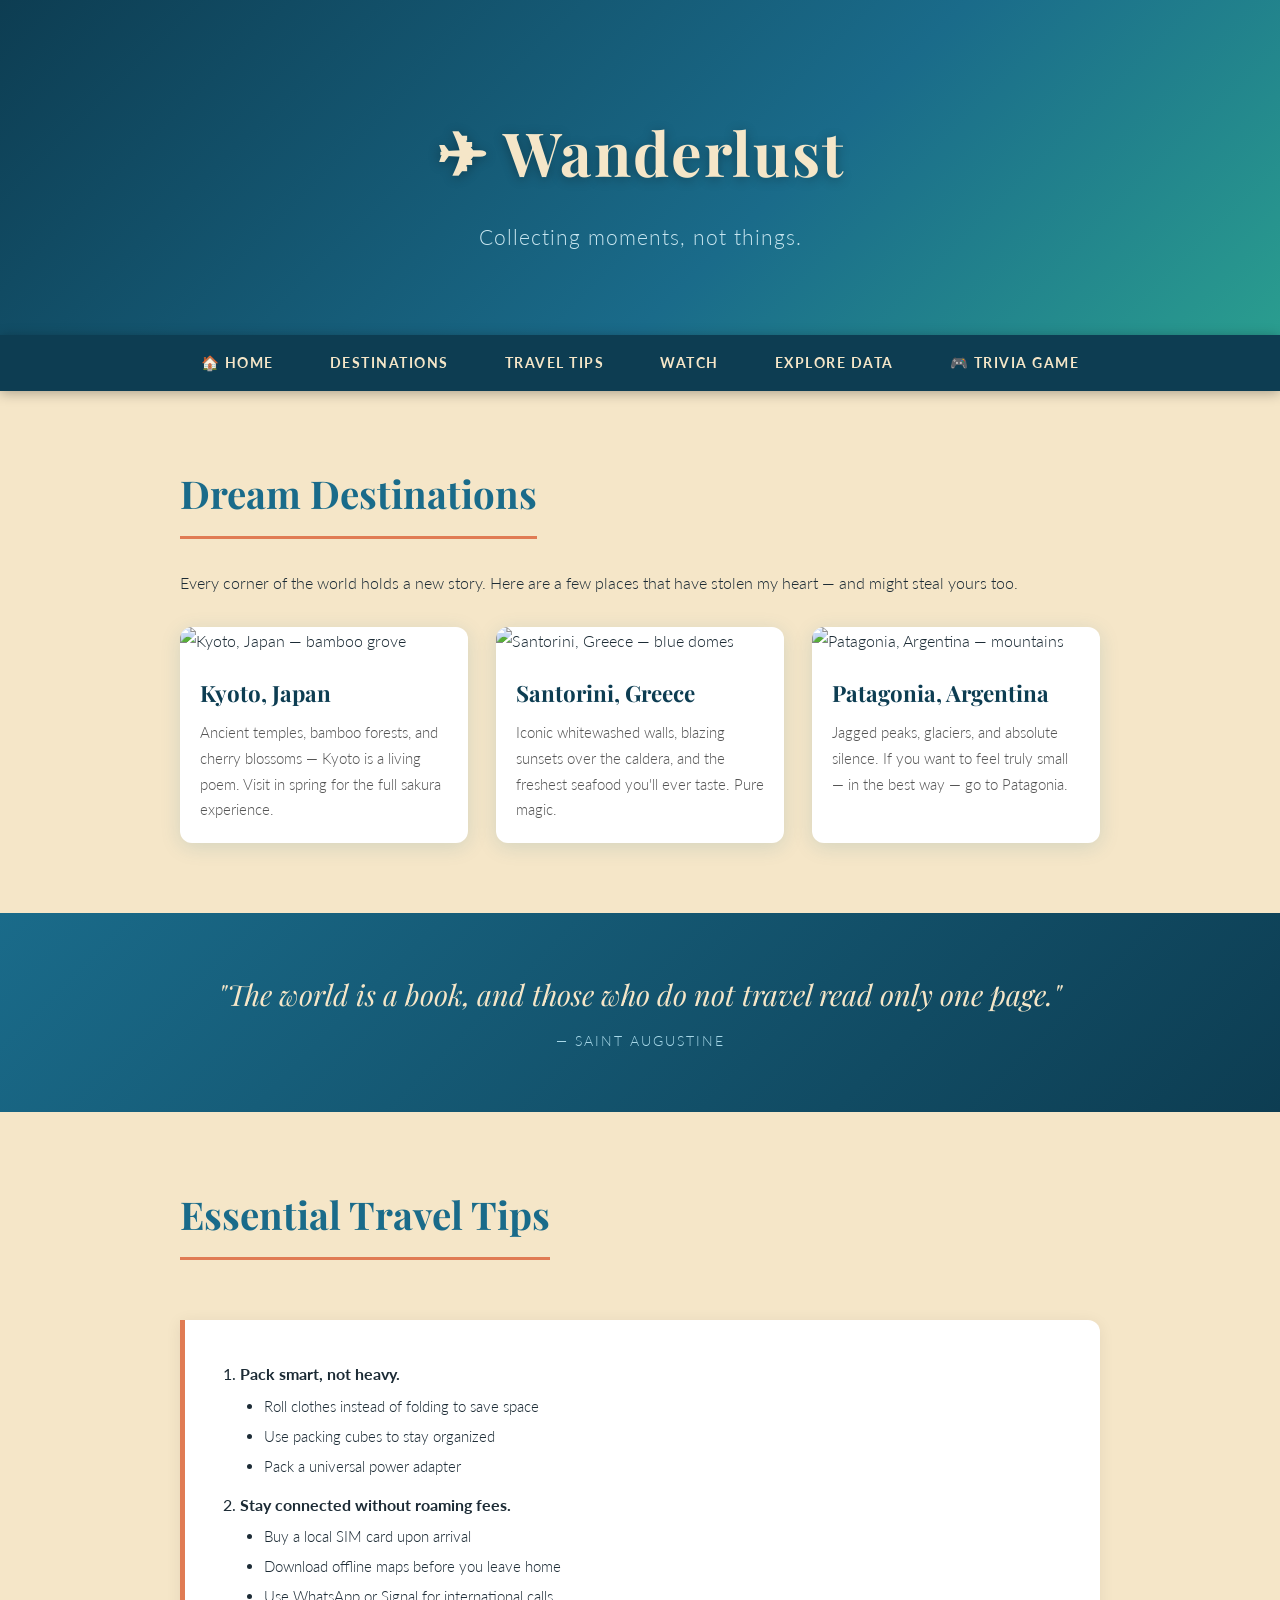
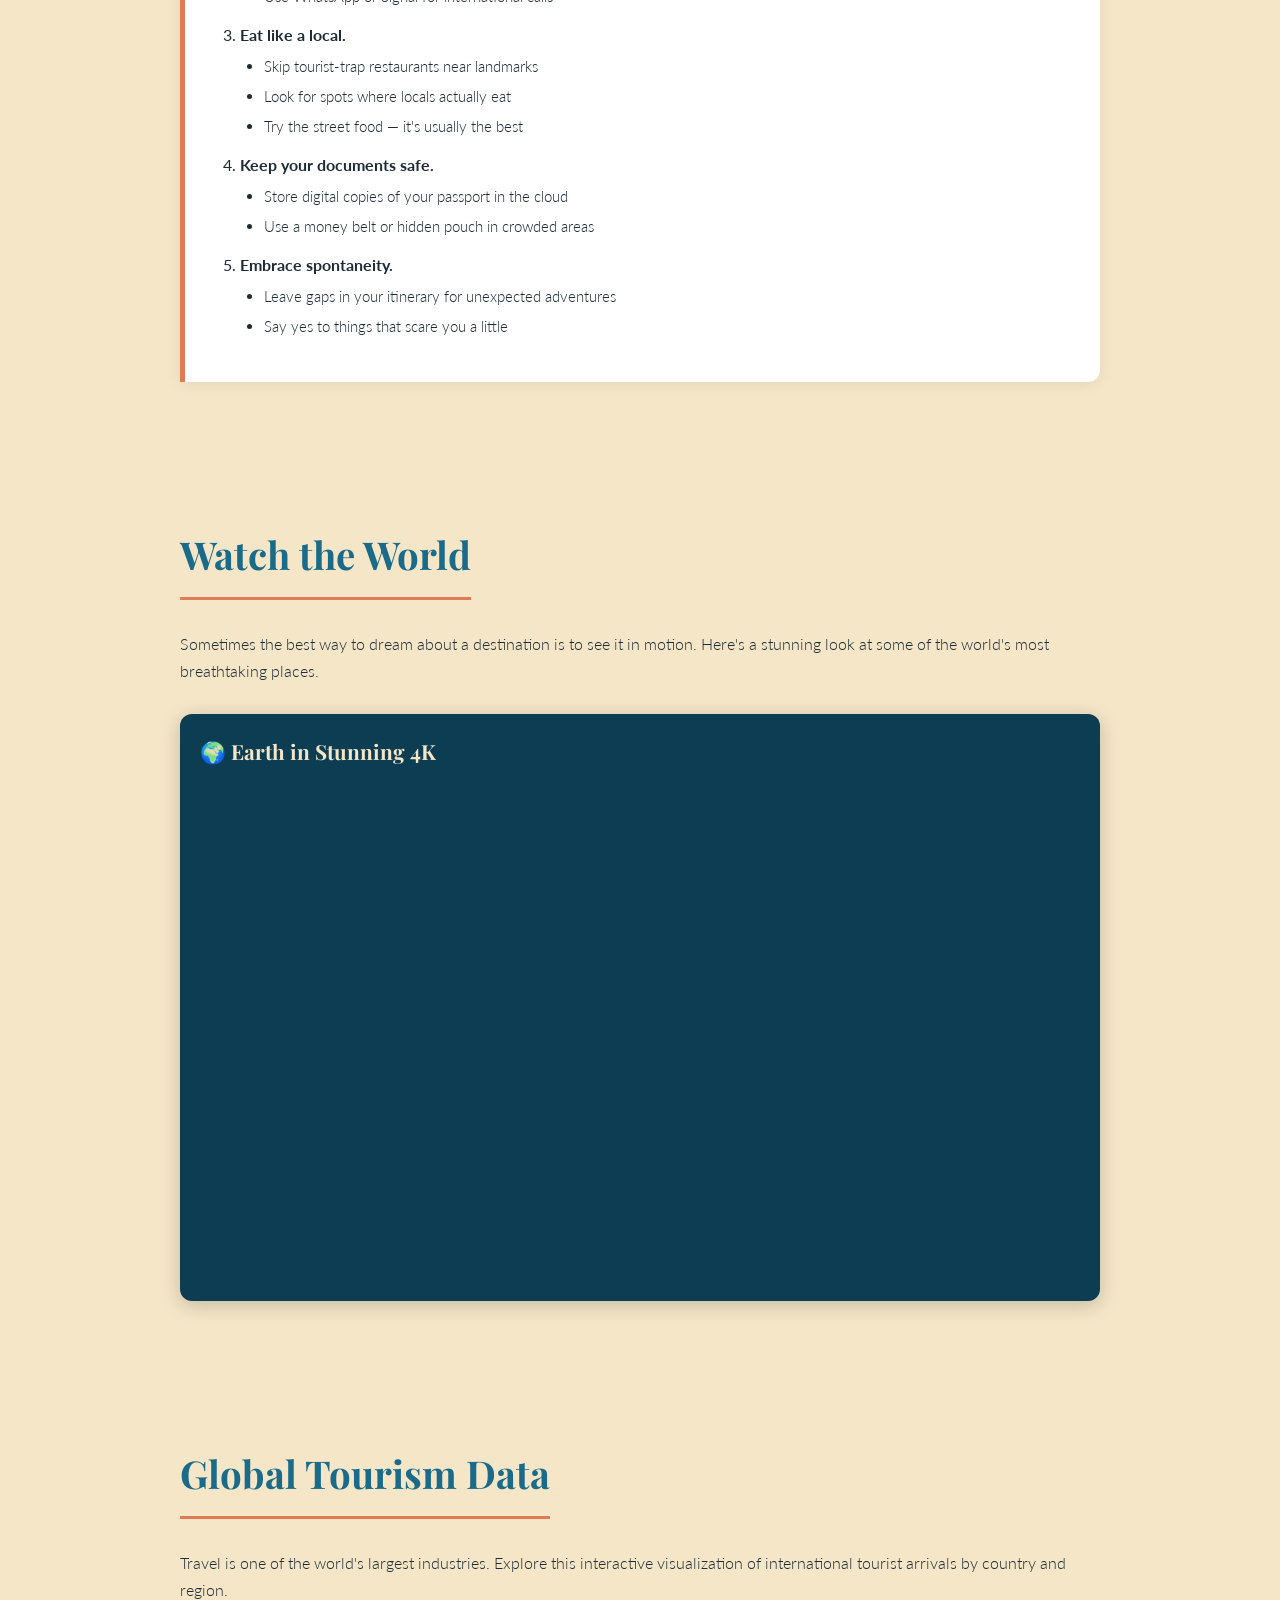
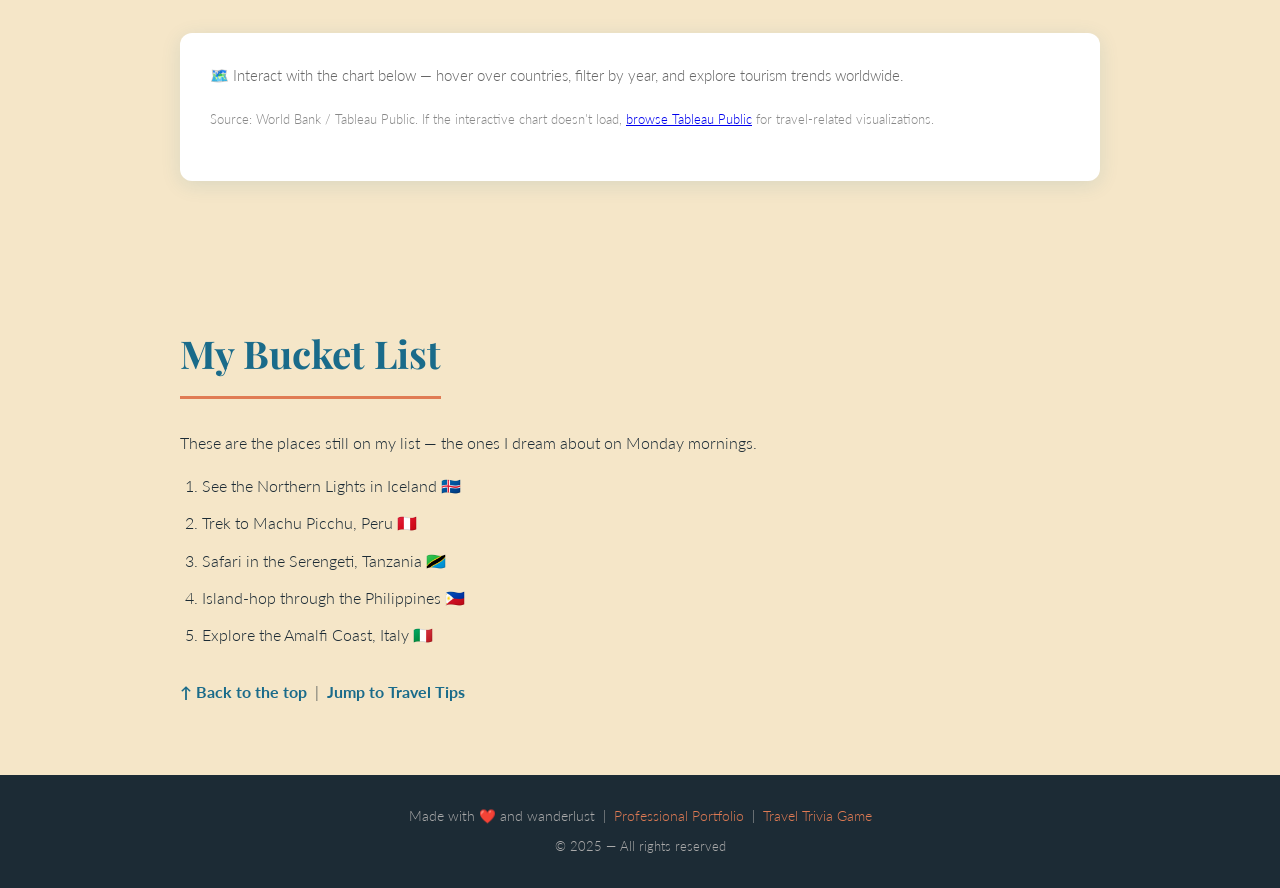
==== scratch.html @ 5ad742e9 "Add files via upload" ====
<!DOCTYPE html>
<html lang="en">
<head>
  <meta charset="UTF-8" />
  <meta name="viewport" content="width=device-width, initial-scale=1.0" />
  <title>Wanderlust — A Travel Journal</title>
  <link rel="stylesheet" href="style.css" />
</head>
<body>

  <!-- ======= HERO ======= -->
  <div id="hero">
    <h1>✈ Wanderlust</h1>
    <p class="tagline">Collecting moments, not things.</p>
  </div>

  <!-- ======= STICKY NAVIGATION ======= -->
  <nav id="navbar">
    <a href="index.html">🏠 Home</a>
    <a href="#destinations">Destinations</a>
    <a href="#tips">Travel Tips</a>
    <a href="#video">Watch</a>
    <a href="#data">Explore Data</a>
    <a href="app.html">🎮 Trivia Game</a>
  </nav>

  <!-- ======= DESTINATIONS ======= -->
  <section class="section" id="destinations">
    <h2>Dream Destinations</h2>
    <p>Every corner of the world holds a new story. Here are a few places that have stolen my heart — and might steal yours too.</p>

    <!-- DIV 1: Destination Cards Grid -->
    <div id="destinations-div">

      <div class="destination-card">
        <img
          src="https://images.unsplash.com/photo-1536098561742-ca998e48cbcc?w=600&q=80"
          alt="Kyoto, Japan — bamboo grove"
        />
        <div class="card-body">
          <h3>Kyoto, Japan</h3>
          <p>Ancient temples, bamboo forests, and cherry blossoms — Kyoto is a living poem. Visit in spring for the full sakura experience.</p>
        </div>
      </div>

      <div class="destination-card">
        <img
          src="https://images.unsplash.com/photo-1530841377377-3ff06c0ca713?w=600&q=80"
          alt="Santorini, Greece — blue domes"
        />
        <div class="card-body">
          <h3>Santorini, Greece</h3>
          <p>Iconic whitewashed walls, blazing sunsets over the caldera, and the freshest seafood you'll ever taste. Pure magic.</p>
        </div>
      </div>

      <div class="destination-card">
        <img
          src="https://images.unsplash.com/photo-1489392191049-fc10c97e64b6?w=600&q=80"
          alt="Patagonia, Argentina — mountains"
        />
        <div class="card-body">
          <h3>Patagonia, Argentina</h3>
          <p>Jagged peaks, glaciers, and absolute silence. If you want to feel truly small — in the best way — go to Patagonia.</p>
        </div>
      </div>

    </div>
  </section>

  <!-- ======= INSPIRATIONAL QUOTE ======= -->
  <div class="quote-block">
    "The world is a book, and those who do not travel read only one page."
    <span>— Saint Augustine</span>
  </div>

  <!-- ======= TRAVEL TIPS ======= -->
  <section class="section" id="tips">
    <h2>Essential Travel Tips</h2>

    <!-- DIV 2: Tips Box (with nested list — ordered + unordered) -->
    <div id="tips-div">
      <ol>
        <li>
          <strong>Pack smart, not heavy.</strong>
          <ul>
            <li>Roll clothes instead of folding to save space</li>
            <li>Use packing cubes to stay organized</li>
            <li>Pack a universal power adapter</li>
          </ul>
        </li>
        <li>
          <strong>Stay connected without roaming fees.</strong>
          <ul>
            <li>Buy a local SIM card upon arrival</li>
            <li>Download offline maps before you leave home</li>
            <li>Use WhatsApp or Signal for international calls</li>
          </ul>
        </li>
        <li>
          <strong>Eat like a local.</strong>
          <ul>
            <li>Skip tourist-trap restaurants near landmarks</li>
            <li>Look for spots where locals actually eat</li>
            <li>Try the street food — it's usually the best</li>
          </ul>
        </li>
        <li>
          <strong>Keep your documents safe.</strong>
          <ul>
            <li>Store digital copies of your passport in the cloud</li>
            <li>Use a money belt or hidden pouch in crowded areas</li>
          </ul>
        </li>
        <li>
          <strong>Embrace spontaneity.</strong>
          <ul>
            <li>Leave gaps in your itinerary for unexpected adventures</li>
            <li>Say yes to things that scare you a little</li>
          </ul>
        </li>
      </ol>
    </div>
  </section>

  <!-- ======= VIDEO SECTION ======= -->
  <section class="section" id="video">
    <h2>Watch the World</h2>
    <p>Sometimes the best way to dream about a destination is to see it in motion. Here's a stunning look at some of the world's most breathtaking places.</p>

    <!-- DIV 3: Video wrapper -->
    <div id="video-div">
      <h3>🌍 Earth in Stunning 4K</h3>
      <!-- Embedded YouTube video -->
      <div class="video-container">
        <iframe
          src="https://www.youtube.com/embed/6v2L2UGZJAM"
          title="Earth from Space 4K"
          allowfullscreen
        ></iframe>
      </div>
    </div>
  </section>

  <!-- ======= TABLEAU DATA VIZ ======= -->
  <section class="section" id="data">
    <h2>Global Tourism Data</h2>
    <p>Travel is one of the world's largest industries. Explore this interactive visualization of international tourist arrivals by country and region.</p>

    <!-- DIV 4: Tableau container -->
    <div id="tableau-div">
      <p>🗺️ Interact with the chart below — hover over countries, filter by year, and explore tourism trends worldwide.</p>
      <!-- Tableau Public Embed -->
      <div class='tableauPlaceholder' id='viz1' style='position: relative'>
        <noscript>
          <a href='#'>
            <img alt='International Tourism' src='https://public.tableau.com/static/images/In/InternationalTourism_16858048700350/Dashboard1/1_rss.png' style='border: none' />
          </a>
        </noscript>
        <object class='tableauViz' style='display:none;'>
          <param name='host_url' value='https%3A%2F%2Fpublic.tableau.com%2F' />
          <param name='embed_code_version' value='3' />
          <param name='site_root' value='' />
          <param name='name' value='WorldTourismStats/TourismDashboard' />
          <param name='tabs' value='no' />
          <param name='toolbar' value='yes' />
          <param name='animate_transition' value='yes' />
          <param name='display_static_image' value='yes' />
          <param name='display_spinner' value='yes' />
          <param name='display_overlay' value='yes' />
          <param name='display_count' value='yes' />
          <param name='language' value='en-US' />
        </object>
      </div>
      <script type='text/javascript'>
        var divElement = document.getElementById('viz1');
        var vizElement = divElement.getElementsByTagName('object')[0];
        if (divElement.offsetWidth > 800) {
          vizElement.style.width = '100%';
          vizElement.style.height = (divElement.offsetWidth * 0.75) + 'px';
        } else {
          vizElement.style.width = '100%';
          vizElement.style.height = '500px';
        }
        var scriptElement = document.createElement('script');
        scriptElement.src = 'https://public.tableau.com/javascripts/api/viz_v1.js';
        vizElement.parentNode.insertBefore(scriptElement, vizElement);
      </script>
      <p style="font-size:0.8rem; color:#888; margin-top:12px;">
        Source: World Bank / Tableau Public. If the interactive chart doesn't load, 
        <a href="https://public.tableau.com/app/discover" target="_blank">browse Tableau Public</a> for travel-related visualizations.
      </p>
    </div>
  </section>

  <!-- ======= ON-PAGE ANCHOR TARGET ======= -->
  <section class="section" id="bucket-list">
    <h2>My Bucket List</h2>
    <p>These are the places still on my list — the ones I dream about on Monday mornings.</p>
    <ol style="padding-left: 22px; margin-top: 16px;">
      <li style="margin-bottom: 10px;">See the Northern Lights in Iceland 🇮🇸</li>
      <li style="margin-bottom: 10px;">Trek to Machu Picchu, Peru 🇵🇪</li>
      <li style="margin-bottom: 10px;">Safari in the Serengeti, Tanzania 🇹🇿</li>
      <li style="margin-bottom: 10px;">Island-hop through the Philippines 🇵🇭</li>
      <li style="margin-bottom: 10px;">Explore the Amalfi Coast, Italy 🇮🇹</li>
    </ol>
    <!-- Anchor link back to top -->
    <p style="margin-top: 30px;">
      <a href="#hero" style="color: var(--ocean); font-weight: 700; text-decoration: none;">↑ Back to the top</a>
      &nbsp;|&nbsp;
      <a href="#tips" style="color: var(--ocean); font-weight: 700; text-decoration: none;">Jump to Travel Tips</a>
    </p>
  </section>

  <!-- ======= FOOTER ======= -->
  <footer>
    <p>Made with ❤️ and wanderlust &nbsp;|&nbsp;
      <a href="index.html">Professional Portfolio</a> &nbsp;|&nbsp;
      <a href="app.html">Travel Trivia Game</a>
    </p>
    <p style="margin-top:8px; font-size:0.8rem;">© 2025 — All rights reserved</p>
  </footer>

</body>
</html>
---- style.css ----
/* ============================================
   TRAVEL SCRATCH PAGE - Custom Stylesheet
   ============================================ */

/* --- Font Import --- */
@import url('https://fonts.googleapis.com/css2?family=Playfair+Display:ital,wght@0,400;0,700;1,400&family=Lato:wght@300;400;700&display=swap');

/* --- CSS Variables --- */
:root {
  --sand: #f5e6c8;
  --ocean: #1a6b8a;
  --deep: #0d3d52;
  --coral: #e07b54;
  --white: #ffffff;
  --text-dark: #1c2b35;
  --text-light: #f5e6c8;
}

/* --- Reset & Base --- */
* {
  margin: 0;
  padding: 0;
  box-sizing: border-box;
}

body {
  font-family: 'Lato', sans-serif;
  font-weight: 300;
  color: var(--text-dark);
  background-color: var(--sand);
  line-height: 1.7;
}

/* --- Hero Section --- */
#hero {
  background: linear-gradient(135deg, var(--deep) 0%, var(--ocean) 60%, #2a9d8f 100%);
  color: var(--text-light);
  padding: 100px 40px 80px;
  text-align: center;
  position: relative;
  overflow: hidden;
}

#hero::before {
  content: '';
  position: absolute;
  top: 0; left: 0; right: 0; bottom: 0;
  background: url('https://images.unsplash.com/photo-1507525428034-b723cf961d3e?w=1400&q=80') center/cover no-repeat;
  opacity: 0.18;
}

#hero h1 {
  font-family: 'Playfair Display', serif;
  font-size: 3.8rem;
  font-weight: 700;
  letter-spacing: 2px;
  position: relative;
  z-index: 1;
  text-shadow: 0 2px 12px rgba(0,0,0,0.3);
}

#hero p.tagline {
  font-size: 1.3rem;
  font-weight: 300;
  margin-top: 16px;
  position: relative;
  z-index: 1;
  letter-spacing: 1px;
  color: #c8e6f0;
}

/* --- Navigation Bar --- */
#navbar {
  background-color: var(--deep);
  display: flex;
  justify-content: center;
  gap: 0;
  position: sticky;
  top: 0;
  z-index: 100;
  box-shadow: 0 2px 12px rgba(0,0,0,0.3);
}

#navbar a {
  color: var(--sand);
  text-decoration: none;
  padding: 16px 28px;
  font-size: 0.9rem;
  font-weight: 700;
  letter-spacing: 1.5px;
  text-transform: uppercase;
  transition: background 0.2s, color 0.2s;
}

#navbar a:hover {
  background-color: var(--coral);
  color: var(--white);
}

/* --- Section Wrapper --- */
.section {
  padding: 70px 40px;
  max-width: 1000px;
  margin: 0 auto;
}

.section h2 {
  font-family: 'Playfair Display', serif;
  font-size: 2.4rem;
  color: var(--ocean);
  margin-bottom: 30px;
  border-bottom: 3px solid var(--coral);
  padding-bottom: 10px;
  display: inline-block;
}

/* --- Destination Cards Div --- */
#destinations-div {
  display: grid;
  grid-template-columns: repeat(auto-fit, minmax(280px, 1fr));
  gap: 28px;
  margin-top: 30px;
}

.destination-card {
  background: var(--white);
  border-radius: 12px;
  overflow: hidden;
  box-shadow: 0 4px 20px rgba(26, 107, 138, 0.15);
  transition: transform 0.3s, box-shadow 0.3s;
}

.destination-card:hover {
  transform: translateY(-6px);
  box-shadow: 0 10px 30px rgba(26, 107, 138, 0.25);
}

.destination-card img {
  width: 100%;
  height: 200px;
  object-fit: cover;
}

.destination-card .card-body {
  padding: 20px;
}

.destination-card h3 {
  font-family: 'Playfair Display', serif;
  font-size: 1.4rem;
  color: var(--deep);
  margin-bottom: 8px;
}

.destination-card p {
  font-size: 0.95rem;
  color: #555;
}

/* --- Tips Div --- */
#tips-div {
  background: var(--white);
  border-left: 5px solid var(--coral);
  border-radius: 0 12px 12px 0;
  padding: 30px 35px;
  margin-top: 30px;
  box-shadow: 0 2px 16px rgba(0,0,0,0.07);
}

#tips-div ol {
  padding-left: 20px;
  margin-top: 10px;
}

#tips-div ol li {
  font-size: 1rem;
  margin-bottom: 12px;
  font-weight: 400;
  color: var(--text-dark);
}

#tips-div ul {
  list-style: disc;
  padding-left: 24px;
  margin-top: 6px;
  color: #555;
}

#tips-div ul li {
  font-size: 0.92rem;
  margin-bottom: 5px;
  font-weight: 300;
}

/* --- Tableau Div --- */
#tableau-div {
  background: var(--white);
  border-radius: 12px;
  padding: 30px;
  box-shadow: 0 4px 20px rgba(26, 107, 138, 0.12);
  margin-top: 30px;
  overflow: hidden;
}

#tableau-div p {
  color: #666;
  font-size: 0.95rem;
  margin-bottom: 20px;
}

/* --- Video Section --- */
#video-div {
  margin-top: 30px;
  border-radius: 12px;
  overflow: hidden;
  box-shadow: 0 4px 20px rgba(0,0,0,0.2);
  background: var(--deep);
  padding: 20px;
}

#video-div h3 {
  font-family: 'Playfair Display', serif;
  color: var(--sand);
  margin-bottom: 16px;
  font-size: 1.3rem;
}

.video-container {
  position: relative;
  padding-bottom: 56.25%;
  height: 0;
  overflow: hidden;
  border-radius: 8px;
}

.video-container iframe {
  position: absolute;
  top: 0; left: 0;
  width: 100%;
  height: 100%;
  border: none;
}

/* --- Quote Block --- */
.quote-block {
  text-align: center;
  padding: 60px 40px;
  background: linear-gradient(135deg, var(--ocean), var(--deep));
  color: var(--text-light);
  font-family: 'Playfair Display', serif;
  font-size: 1.8rem;
  font-style: italic;
  line-height: 1.5;
}

.quote-block span {
  display: block;
  font-family: 'Lato', sans-serif;
  font-size: 0.9rem;
  font-style: normal;
  margin-top: 14px;
  color: #a8d8e8;
  letter-spacing: 2px;
  text-transform: uppercase;
}

/* --- Footer --- */
footer {
  background-color: var(--text-dark);
  color: #aaa;
  text-align: center;
  padding: 30px 20px;
  font-size: 0.85rem;
}

footer a {
  color: var(--coral);
  text-decoration: none;
}

footer a:hover {
  text-decoration: underline;
}

/* --- Anchor highlight --- */
:target {
  scroll-margin-top: 60px;
}
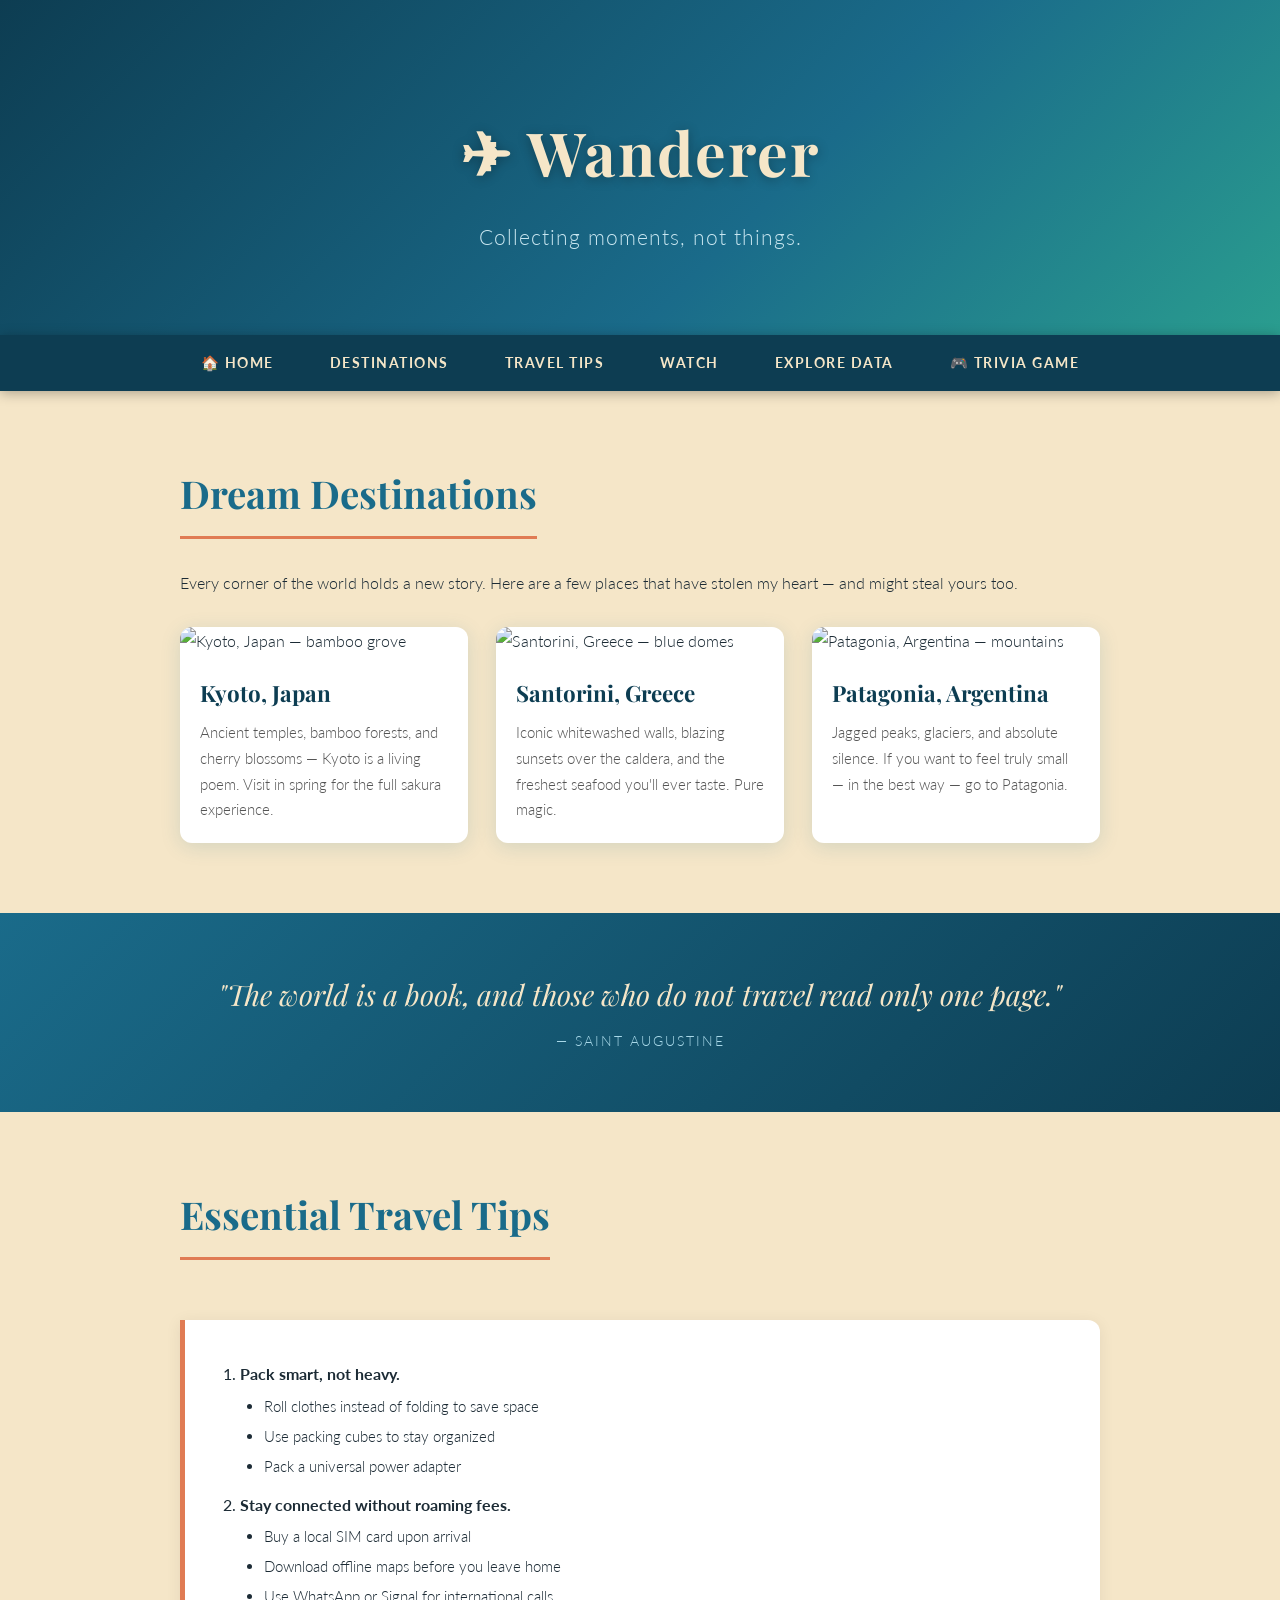
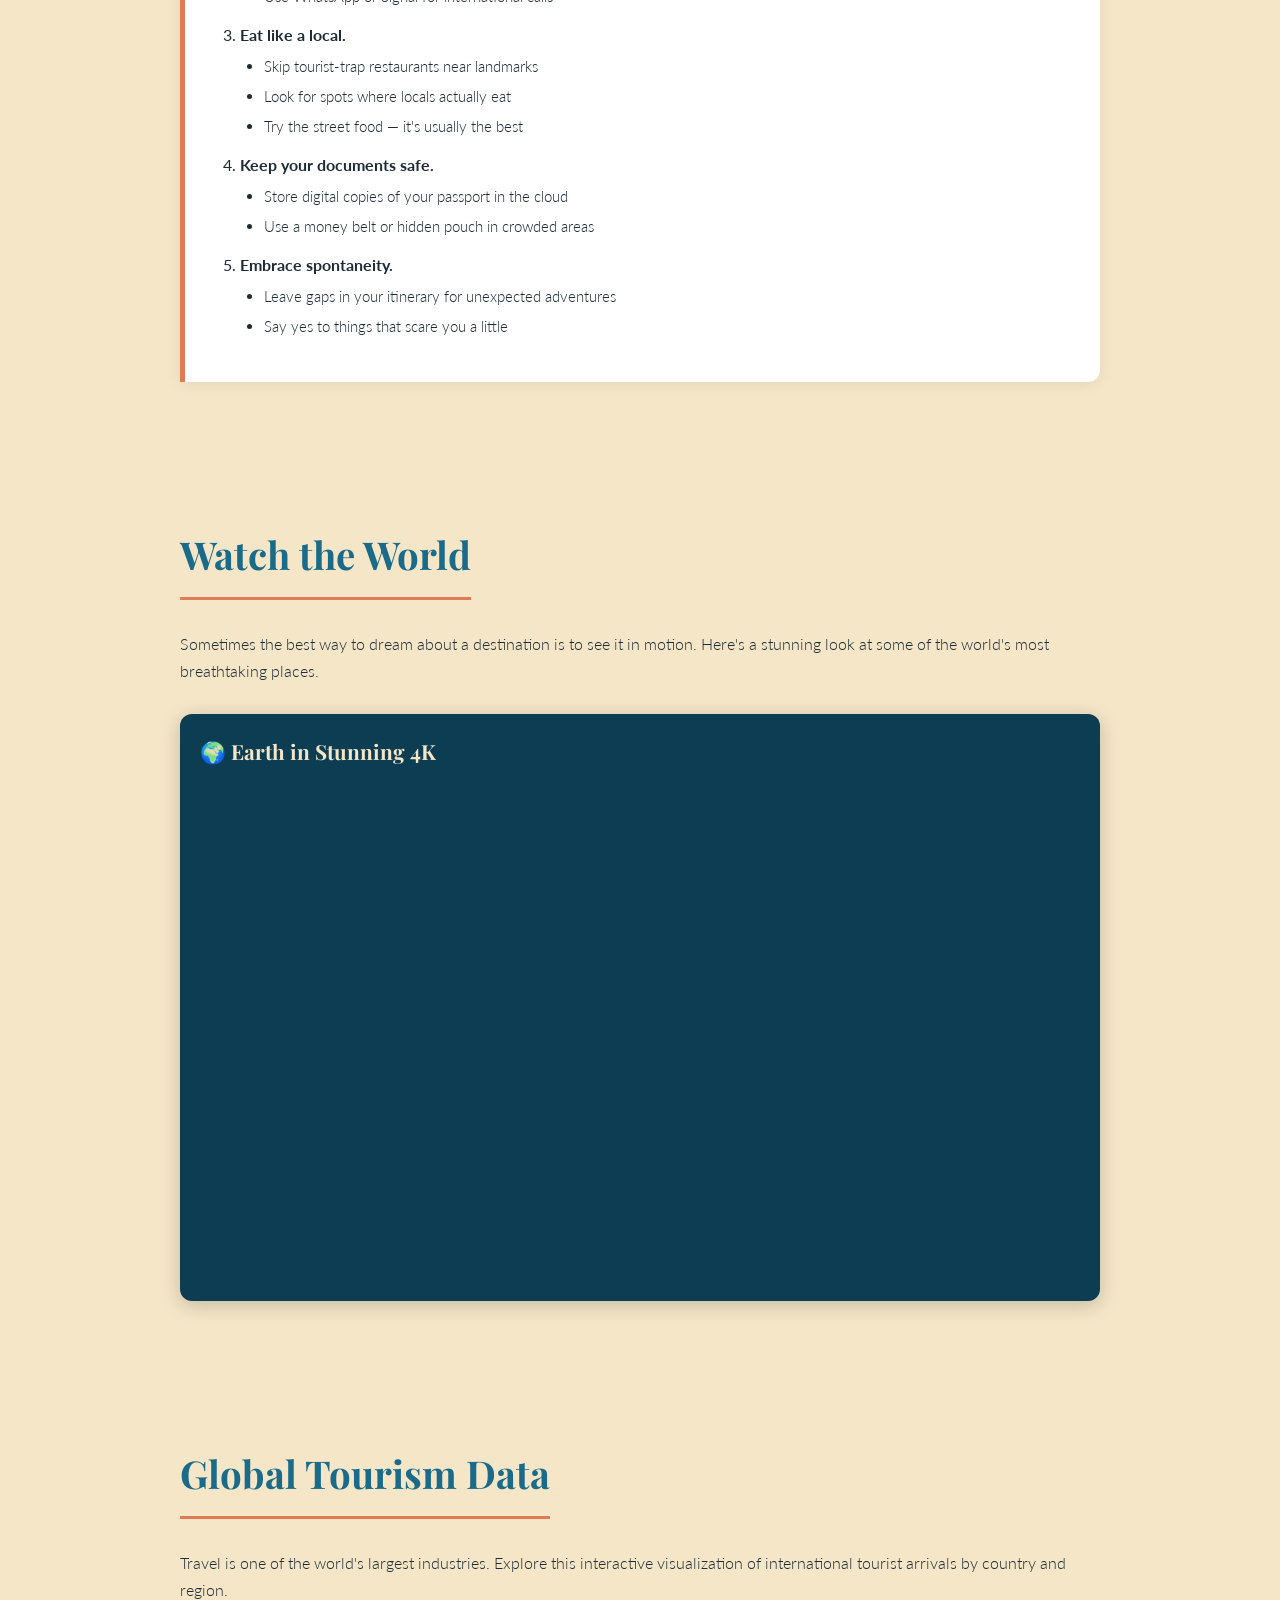
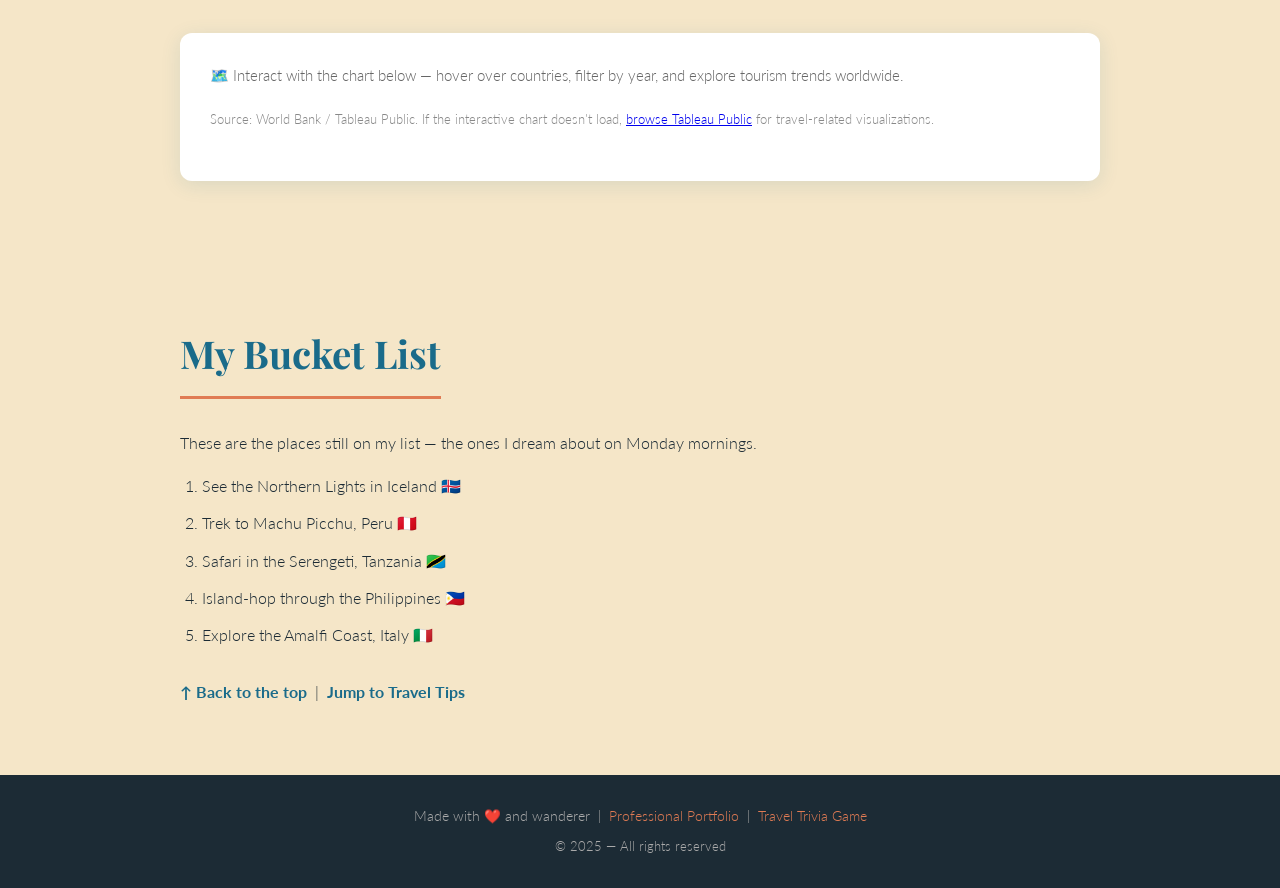
==== commit 3a2cc031: "Update scratch.html" ====
--- a/scratch.html
+++ b/scratch.html
@@ -10,7 +10,7 @@
 
   <!-- ======= HERO ======= -->
   <div id="hero">
-    <h1>✈ Wanderlust</h1>
+    <h1>✈ Wanderer</h1>
     <p class="tagline">Collecting moments, not things.</p>
   </div>
 
@@ -214,7 +214,7 @@
 
   <!-- ======= FOOTER ======= -->
   <footer>
-    <p>Made with ❤️ and wanderlust &nbsp;|&nbsp;
+    <p>Made with ❤️ and wanderer &nbsp;|&nbsp;
       <a href="index.html">Professional Portfolio</a> &nbsp;|&nbsp;
       <a href="app.html">Travel Trivia Game</a>
     </p>
